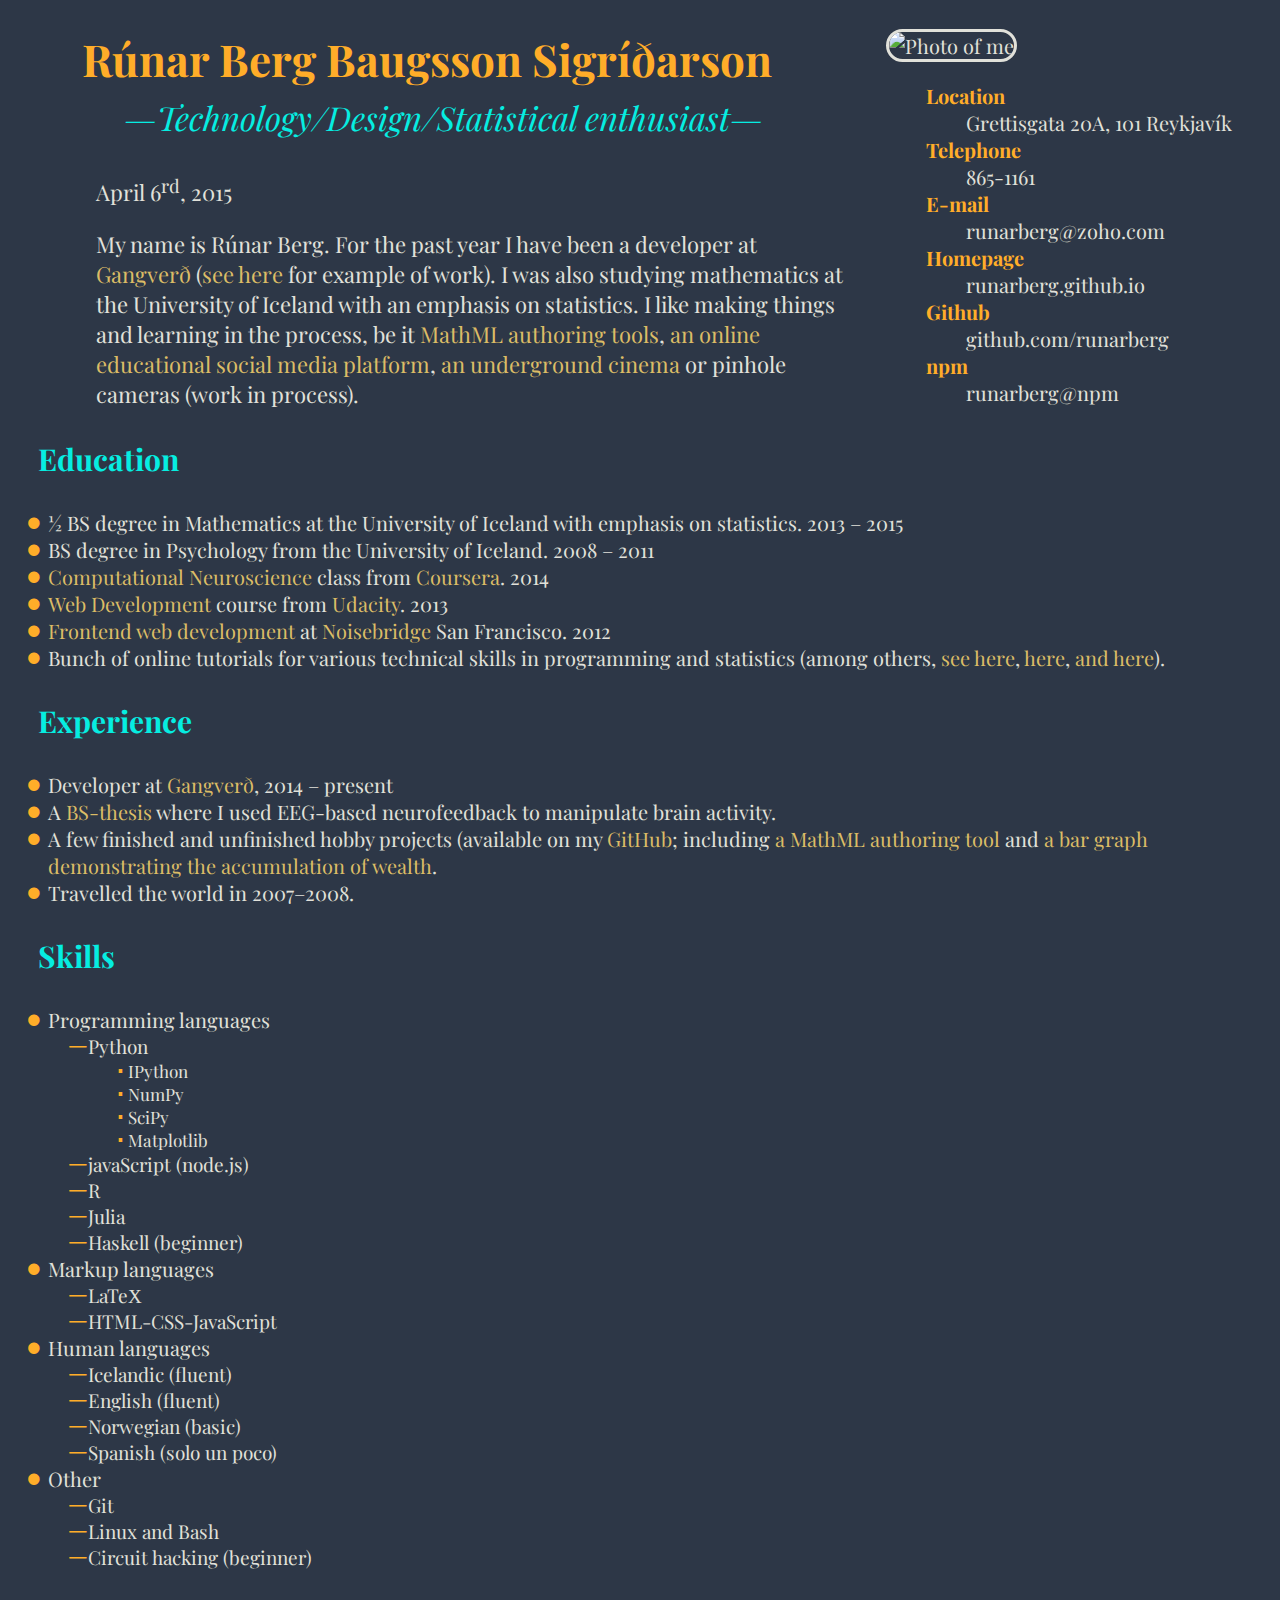
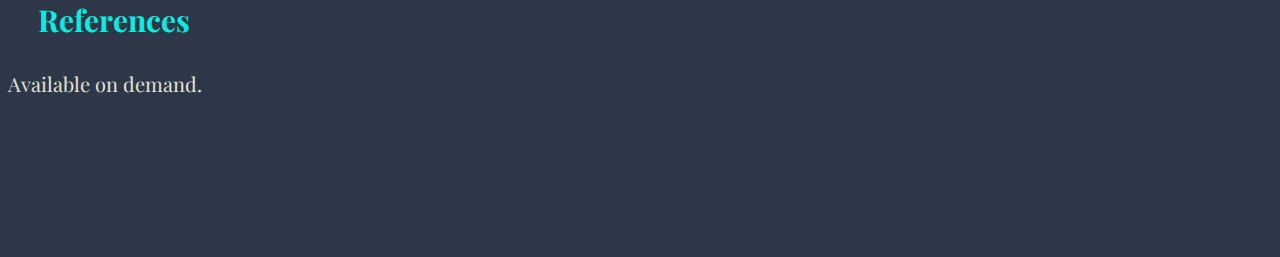
==== cv.html @ e0db69aa "initial commit" ====
<!DOCTYPE html>
<html>
  <head>
    <meta charset="utf-8">
    <title>Rúnar Berg — Curriculum Vitae</title>
    <meta name="viewport" content="width=device-width, initial-scale=1">
    <link href='http://fonts.googleapis.com/css?family=Playfair+Display:400,400italic,700,700italic&subset=latin,latin-ext' rel='stylesheet' type='text/css'>
    <link rel="stylesheet" href="style.css">
  </head>
  <body>
    <aside class="vcard">
      <img src="https://s.gravatar.com/avatar/b2964775b0f5c752ab8a66da85453771?s=460"
           alt="Photo of me">
      <dl>
        <dt>Location</dt>
        <dd>Grettisgata&nbsp;20A, 101&nbsp;Reykjavík</dd>
        <dt>Telephone</dt>
        <dd>865-1161</dd>
        <dt>E-mail</dt>
        <dd><a class="email" href="mailto:runarberg@zoho.com">
          runarberg@zoho.com</a></dd>
        <dt>Homepage</dt>
        <dd><a href="http://runarberg.github.io">runarberg.github.io</a></dd>
        <dt>Github</dt>
        <dd><a href="http://github.com/runarberg/">github.com/runarberg</a></dd>
        <dt>npm</dt>
        <dd><a href="https://www.npmjs.com/~runarberg">runarberg@npm</a></dd>
      </dl>
    </aside>

    <header>
      <h1>Rúnar Berg Baugsson Sigríðarson</h1>
      <h2>Technology/Design/Statistical enthusiast</h2>
    </header>

    <section id="intro">
      <time datetime="2015-04-06">April 6<sup>rd</sup>, 2015</time>
      <p class="intro"> My name is Rúnar Berg. For the past year I
        have been a developer
        at <a href="http://invector.eu">Gangverð</a>
        (<a href="http://husnaedi.gangverd.is">see here</a> for
        example of work). I was also studying mathematics at the
        University of Iceland with an emphasis on statistics. I like
        making things and learning in the process, be
        it <a href="https://runarberg.github.io/ascii2mathml">MathML
        authoring tools</a>, <a href="http://reyqua.com">an online
        educational social media platform</a>,
        <a href="http://solvallagata-braedraborgarstigur-cinema.neocities.org/history.html">an
          underground cinema</a> or pinhole cameras (work in process).</p>
    </section>

    <section id="education">
      <h2>Education</h2>
      <ul>
        <li>
          ½ BS degree in Mathematics at the University of
          Iceland with emphasis on statistics.
          2013 – 2015
        </li>
        <li>
          BS degree in Psychology from the University of Iceland.
          2008 – 2011
        </li>
        <li>
          <a href="https://www.coursera.org/course/compneuro">Computational
            Neuroscience</a> class from
          <a href="https://www.coursera.org/">Coursera</a>.
          2014
        </li>
        <li>
          <a href="https://www.udacity.com/course/cs253">Web
            Development</a> course from
          <a href="https://www.udacity.com/">Udacity</a>.
          2013
        </li>
        <li>
          <a href="https://noisebridge.net/wiki/Front-end_Web_Development">
            Frontend web development</a> at
          <a href="https://noisebridge.net/">Noisebridge</a>
          San Francisco.
          2012
        </li>
        <li>Bunch of online tutorials for various technical skills in
          programming and statistics (among
          others, <a href="http://learnyouahaskell.com/">see
          here</a>, <a href="https://github.com/CamDavidsonPilon/Probabilistic-Programming-and-Bayesian-Methods-for-Hackers">here</a>,
          <a href="http://ocw.mit.edu/courses/electrical-engineering-and-computer-science/6-001-structure-and-interpretation-of-computer-programs-spring-2005/index.htm">and here</a>).</li>
      </ul>
    </section>

    <section id="experience">
      <h2>Experience</h2>
      <ul>
        <li>Developer at <a href="http://www.invector.eu">Gangverð</a>,
          2014 – present</li>
        <li>A <a href="http://hdl.handle.net/1946/8628">BS-thesis</a>
          where I used EEG-based neurofeedback to manipulate brain
          activity.</li>
        <li>A few finished and unfinished hobby projects (available on
          my <a href="http://github.com/runarberg/">GitHub</a>; including
          <a href="https://runarberg.github.io/ascii2mathml">a MathML
          authoring tool</a> and
          <a href="http://runarberg.github.io/paelingar/kapitalisk-audsofnun.html">a
          bar graph demonstrating the accumulation of wealth</a>.</li>
        <li>Travelled the world in 2007–2008.</li>
      </ul>
    </section>

    <section id="skills">
      <h2>Skills</h2>
      <ul>
        <li>Programming languages
          <ul>
            <li>Python
              <ul>
                <li>IPython</li>
                <li>NumPy</li>
                <li>SciPy</li>
                <li>Matplotlib</li>
              </ul>
            </li>
            <li>javaScript (node.js)</li>
            <li>R</li>
            <li>Julia</li>
            <li>Haskell (beginner)</li>
          </ul>
        </li>
        <li>Markup languages
          <ul>
            <li>LaTeΧ</li>
            <li>HTML-CSS-JavaScript</li>
          </ul>
        </li>
        <li>Human languages
          <ul>
            <li>Icelandic (fluent)</li>
            <li>English (fluent)</li>
            <li>Norwegian (basic)</li>
            <li>Spanish (solo un poco)</li>
          </ul>
        </li>
        <li>Other
          <ul>
            <li>Git</li>
            <li>Linux and Bash</li>
            <li>Circuit hacking (beginner)</li>
          </ul>
        </li>
      </ul>
    </section>

    <section id="references">
      <h2>References</h2>
      <p>Available on demand.</p>
    </section>

  </body>
</html>
---- style.css ----
body {
    background: #2D3747;
    color: #E1E1DA;
    font-family: "Playfair Display", serif;
    font-size: 20px;
    margin-bottom: 8em;
}

a {
    color: #DBBC66;
    text-decoration: none;
}

a:hover {
    color: #D97128;
}

header { font-size: 1.1em; }

section#intro {
    font-size: 1.1em;
    margin: 1em 4em;
    max-width: 42em;
}

header h1, header h2 {
    text-align: center;
}

header h1 {
    color: #FFAD29;
    margin-bottom: 0.3ex;
}

header h2 {
    color: #06EDE1;
    font-style: italic;
    font-weight: normal;
    margin-top: 0.3ex;
}

header h2::before,
header h2::after {
    content: "—";
}

.vcard {
    float: right;
    padding-left: 2em;
}

.vcard img {
    border: 3px solid #E1E1DA;
    border-radius: 2em;
}

.vcard a {
    color: inherit;
}

dl {
    margin: 1em 2em;
}
dt {
    color: #FFAD29;
    font-weight: bold;
}

h2 {
    margin: 1em;
    color: #06EDE1;
}

li {
    list-style: none;
    position: relative;
}
li li {
    font-size: 0.95em;
}
li li li {
    font-size: 0.9em;
}
li::before {
    content: "•";
    color: #FFAD29;
    display: block;
    position: absolute;
    left: -1.1ex;
    top: -0.833ex;
    font-size: 2em;
}
li li::before {
    content: "–";
}
li li li::before {
    content: "⋅";
    left: -.75ex;
    top: -.725ex;
}

@media only screen and (max-width: 1023px) {
    .vcard img {
        width: 320px;
    }
}

@media only screen and (max-width: 860px) {
    .vcard {
        max-width: 280px;
        margin: 0 auto;
        padding: 0;
    }
    .vcard img {
        width: 280px;
    }
}

@media only screen and (max-width: 760px) {
    body {
        display: flex;
        flex-flow: column;
    }
    h2 {
        text-align: center;
    }
    header { order: 1; }
    .vcard {
        order: 2;
        float: none;
        text-align: center;
    }
    section { order: 3; }
    dl, dt, dd {
        margin: 0;
    }
    dd + dt {
        margin-top: 1em;
    }
}

@media only screen and (max-width: 520px) {
    header h1 { font-size: 1.5em; }
    header h2 { font-size: 1.1em; }
    header h2::before,
    header h2::after { content: ""; }
    section#intro { margin: 0.5ex; }
}

@media print {
    body {
        font-size: 12pt;
        color: black;
    }

    header h1, header h2, h2, dt,
    li::before {
        color: black;
    }

    a {
        color: #CCC;
        border-bottom: 1px dotted #CCC;
    }

    header {
        margin: 1em 0.5ex;
    }

    header h2::before,
    header h2::after {
        content: "";
    }

    .vcard {
        width: 60.25mm;
        font-size: 10pt;
    }
    .vcard img {
        width: 52.5mm;
        height: 52.5mm;
        border-color: black;
    }
}
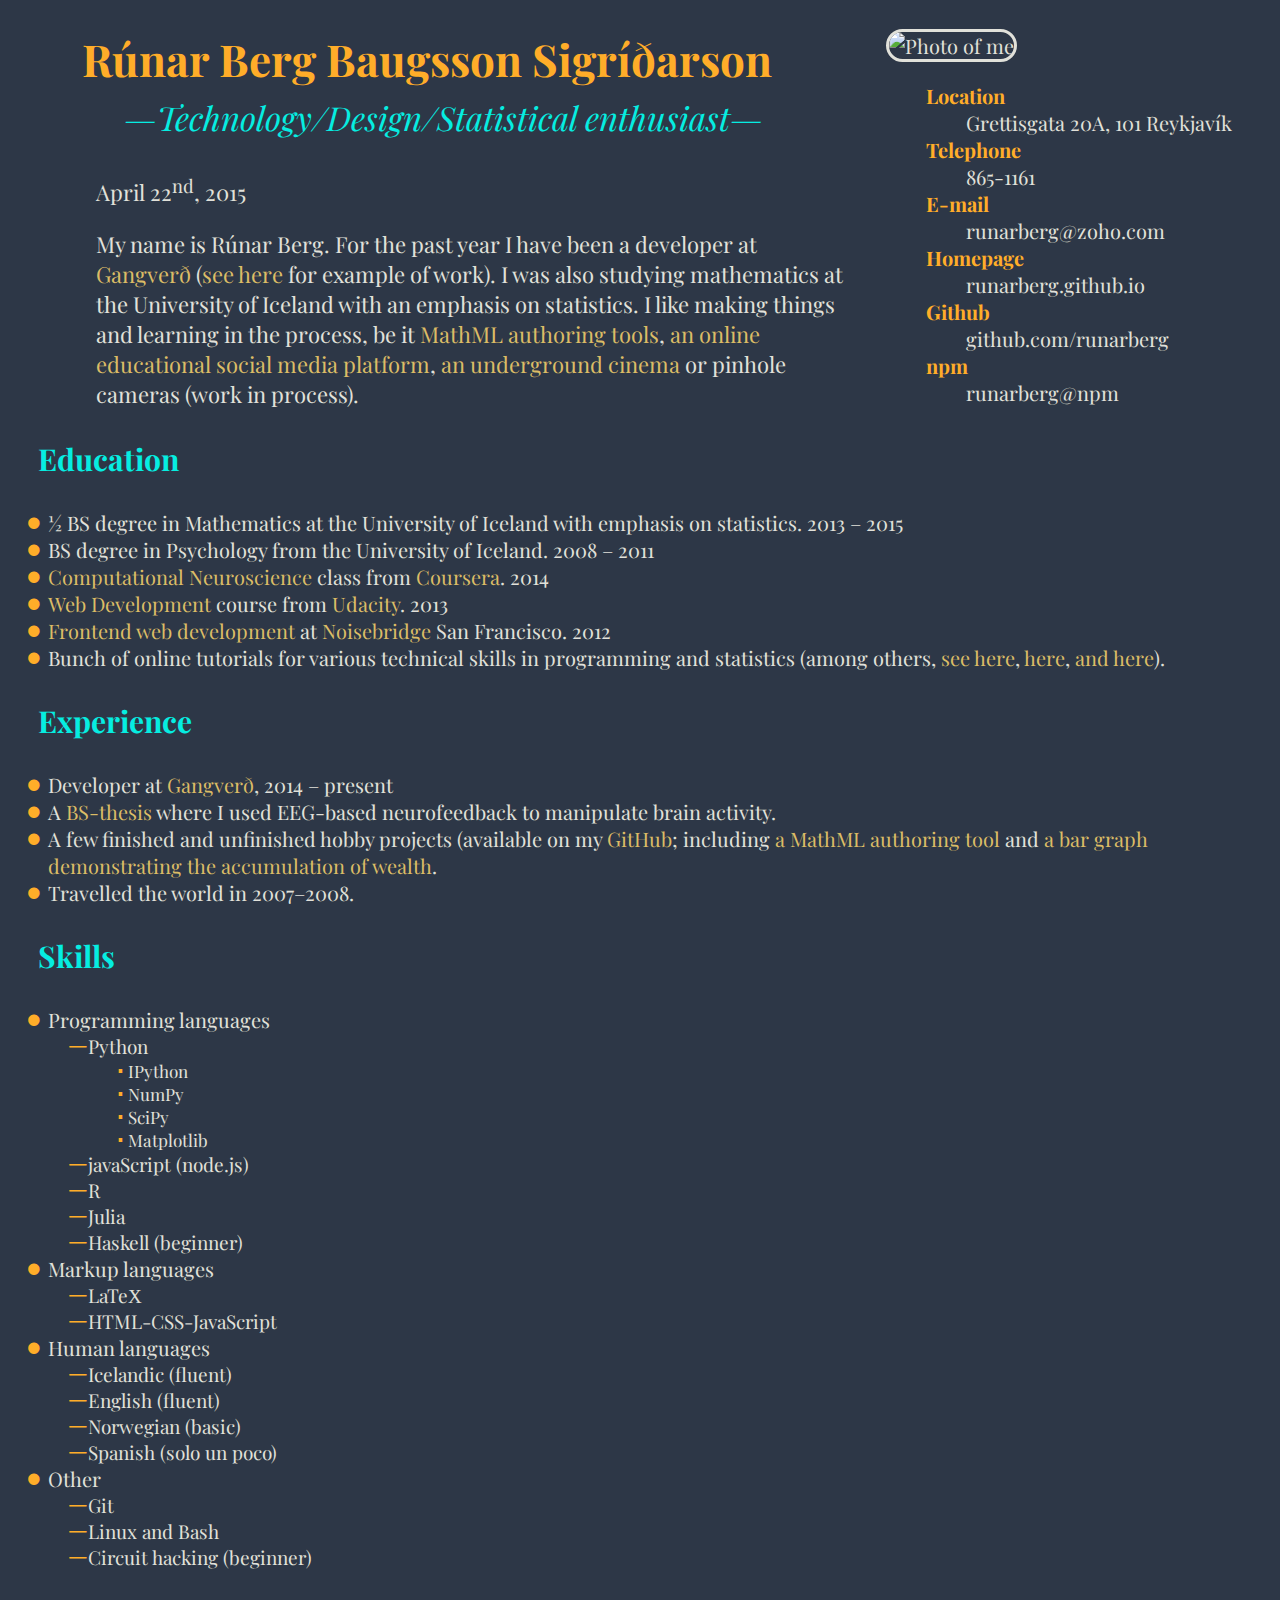
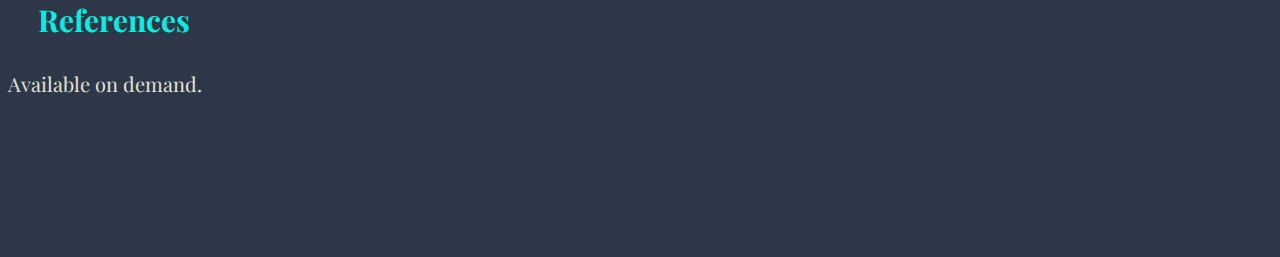
==== commit 3a128d65: "Updated the date" ====
--- a/cv.html
+++ b/cv.html
@@ -5,7 +5,192 @@
     <title>Rúnar Berg — Curriculum Vitae</title>
     <meta name="viewport" content="width=device-width, initial-scale=1">
     <link href='http://fonts.googleapis.com/css?family=Playfair+Display:400,400italic,700,700italic&subset=latin,latin-ext' rel='stylesheet' type='text/css'>
-    <link rel="stylesheet" href="style.css">
+    <style>
+body {
+    background: #2D3747;
+    color: #E1E1DA;
+    font-family: "Playfair Display", serif;
+    font-size: 20px;
+    margin-bottom: 8em;
+}
+
+a {
+    color: #DBBC66;
+    text-decoration: none;
+}
+
+a:hover {
+    color: #D97128;
+}
+
+header { font-size: 1.1em; }
+
+section#intro {
+    font-size: 1.1em;
+    margin: 1em 4em;
+    max-width: 42em;
+}
+
+header h1, header h2 {
+    text-align: center;
+}
+
+header h1 {
+    color: #FFAD29;
+    margin-bottom: 0.3ex;
+}
+
+header h2 {
+    color: #06EDE1;
+    font-style: italic;
+    font-weight: normal;
+    margin-top: 0.3ex;
+}
+
+header h2::before,
+header h2::after {
+    content: "—";
+}
+
+.vcard {
+    float: right;
+    padding-left: 2em;
+}
+
+.vcard img {
+    border: 3px solid #E1E1DA;
+    border-radius: 2em;
+}
+
+.vcard a {
+    color: inherit;
+}
+
+dl {
+    margin: 1em 2em;
+}
+dt {
+    color: #FFAD29;
+    font-weight: bold;
+}
+
+h2 {
+    margin: 1em;
+    color: #06EDE1;
+}
+
+li {
+    list-style: none;
+    position: relative;
+}
+li li {
+    font-size: 0.95em;
+}
+li li li {
+    font-size: 0.9em;
+}
+li::before {
+    content: "•";
+    color: #FFAD29;
+    display: block;
+    position: absolute;
+    left: -1.1ex;
+    top: -0.833ex;
+    font-size: 2em;
+}
+li li::before {
+    content: "–";
+}
+li li li::before {
+    content: "⋅";
+    left: -.75ex;
+    top: -.725ex;
+}
+
+@media only screen and (max-width: 1023px) {
+    .vcard img {
+        width: 320px;
+    }
+}
+
+@media only screen and (max-width: 860px) {
+    .vcard {
+        max-width: 280px;
+        margin: 0 auto;
+        padding: 0;
+    }
+    .vcard img {
+        width: 280px;
+    }
+}
+
+@media only screen and (max-width: 760px) {
+    body {
+        display: flex;
+        flex-flow: column;
+    }
+    h2 {
+        text-align: center;
+    }
+    header { order: 1; }
+    .vcard {
+        order: 2;
+        float: none;
+        text-align: center;
+    }
+    section { order: 3; }
+    dl, dt, dd {
+        margin: 0;
+    }
+    dd + dt {
+        margin-top: 1em;
+    }
+}
+
+@media only screen and (max-width: 520px) {
+    header h1 { font-size: 1.5em; }
+    header h2 { font-size: 1.1em; }
+    header h2::before,
+    header h2::after { content: ""; }
+    section#intro { margin: 0.5ex; }
+}
+
+@media print {
+    body {
+        font-size: 12pt;
+        color: black;
+    }
+
+    header h1, header h2, h2, dt,
+    li::before {
+        color: black;
+    }
+
+    a {
+        color: #CCC;
+        border-bottom: 1px dotted #CCC;
+    }
+
+    header {
+        margin: 1em 0.5ex;
+    }
+
+    header h2::before,
+    header h2::after {
+        content: "";
+    }
+
+    .vcard {
+        width: 60.25mm;
+        font-size: 10pt;
+    }
+    .vcard img {
+        width: 52.5mm;
+        height: 52.5mm;
+        border-color: black;
+    }
+}
+    </style>
   </head>
   <body>
     <aside class="vcard">
@@ -34,7 +219,7 @@
     </header>
 
     <section id="intro">
-      <time datetime="2015-04-06">April 6<sup>rd</sup>, 2015</time>
+      <time datetime="2015-04-22">April 22<sup>nd</sup>, 2015</time>
       <p class="intro"> My name is Rúnar Berg. For the past year I
         have been a developer
         at <a href="http://invector.eu">Gangverð</a>
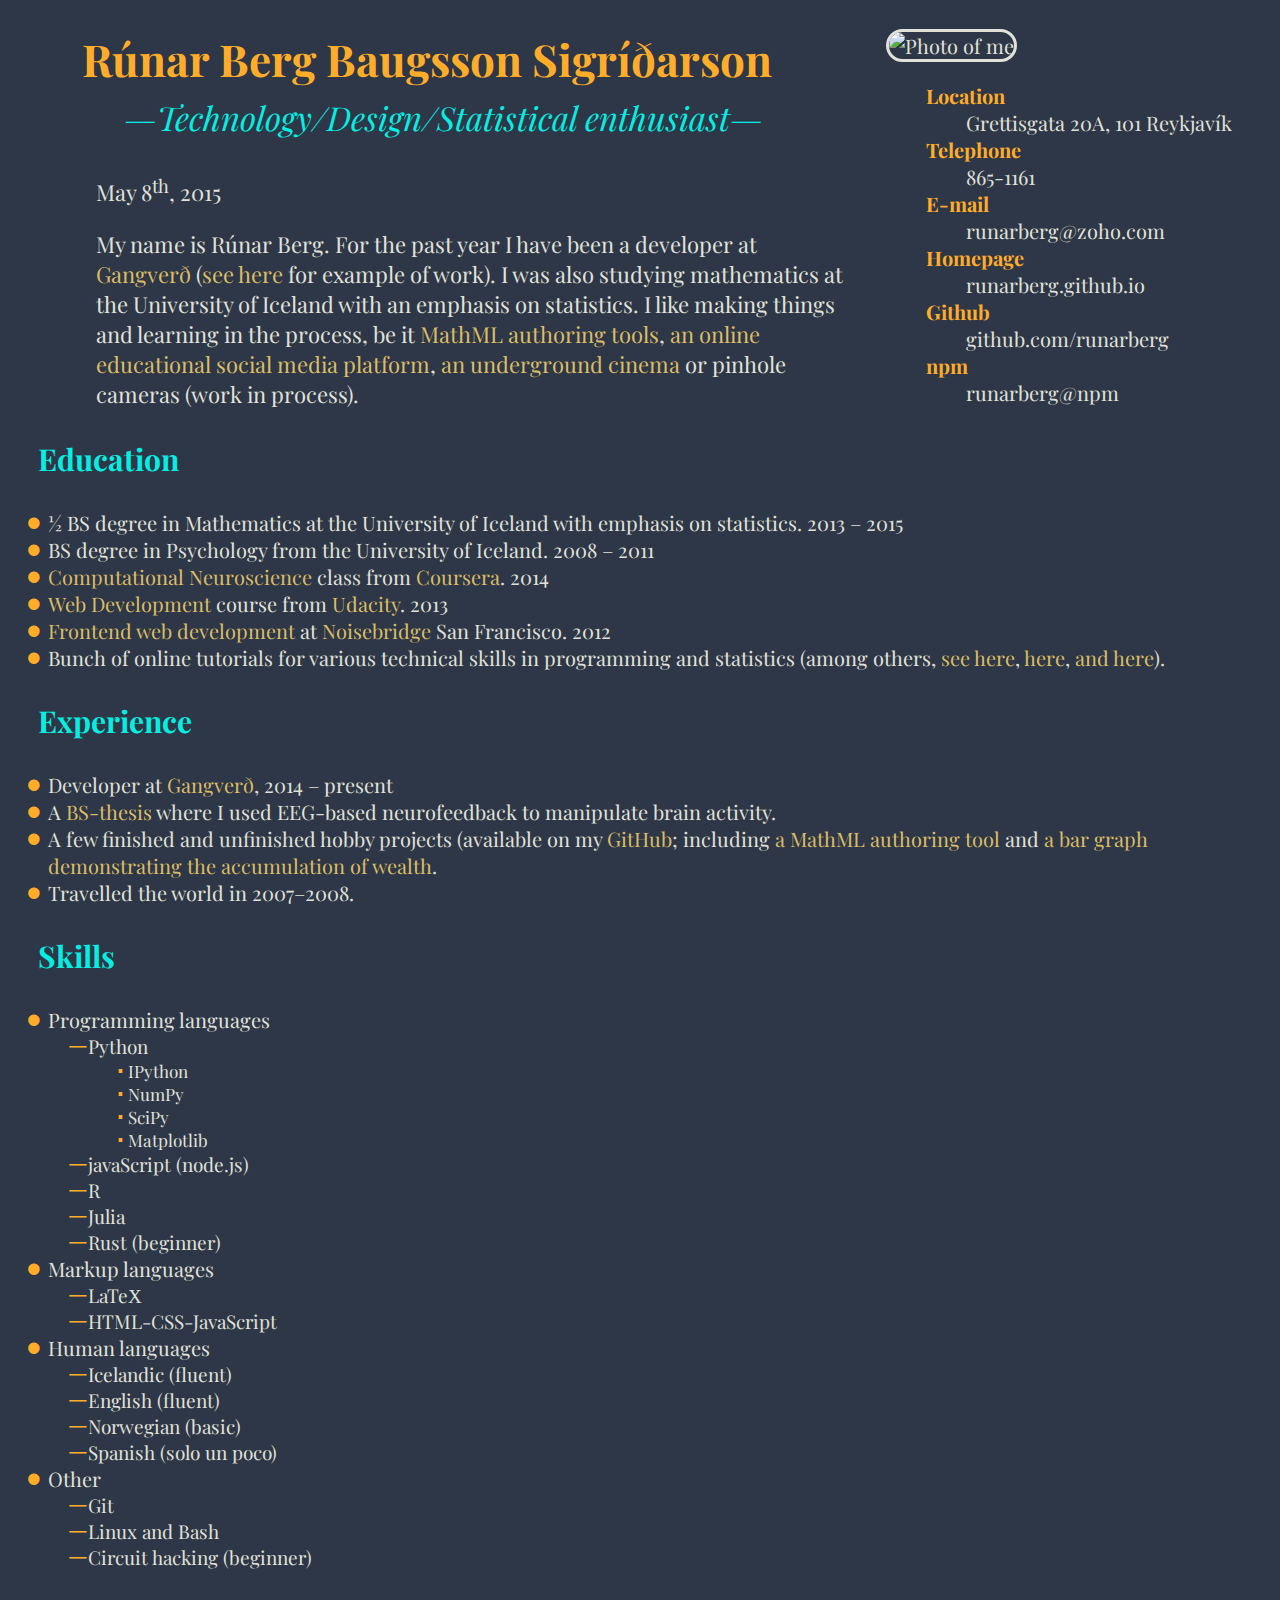
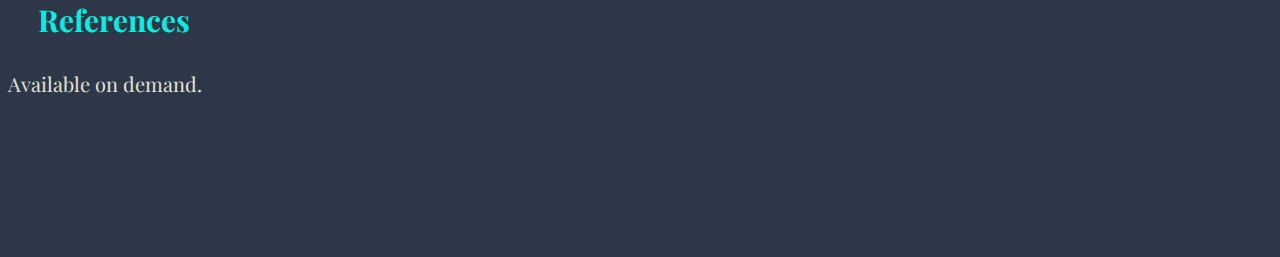
==== commit 2a84bfc9: "update 2015-05-08" ====
--- a/cv.html
+++ b/cv.html
@@ -1,5 +1,5 @@
 <!DOCTYPE html>
-<html>
+<html lang="en-us">
   <head>
     <meta charset="utf-8">
     <title>Rúnar Berg — Curriculum Vitae</title>
@@ -219,7 +219,7 @@
     </header>
 
     <section id="intro">
-      <time datetime="2015-04-22">April 22<sup>nd</sup>, 2015</time>
+      <time datetime="2015-05-08">May 8<sup>th</sup>, 2015</time>
       <p class="intro"> My name is Rúnar Berg. For the past year I
         have been a developer
         at <a href="http://invector.eu">Gangverð</a>
@@ -307,7 +307,7 @@
             <li>javaScript (node.js)</li>
             <li>R</li>
             <li>Julia</li>
-            <li>Haskell (beginner)</li>
+            <li>Rust (beginner)</li>
           </ul>
         </li>
         <li>Markup languages
